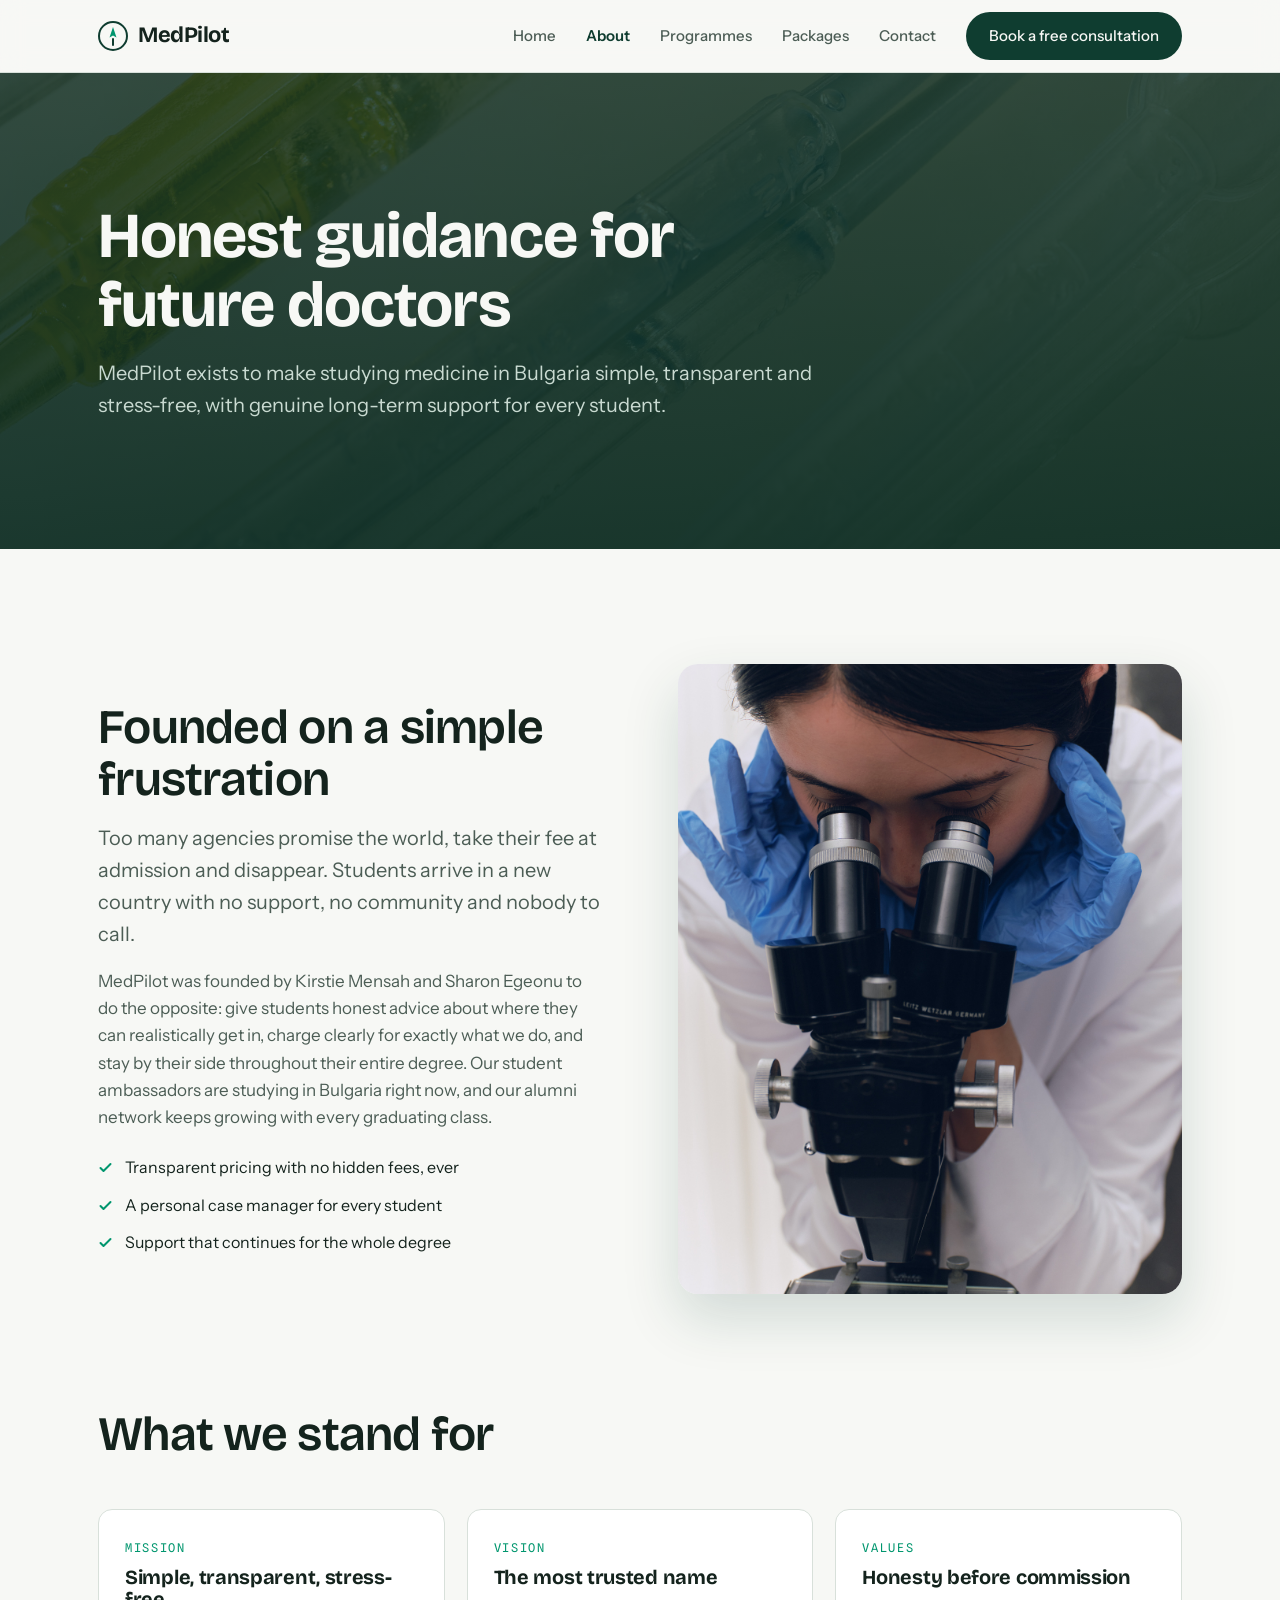
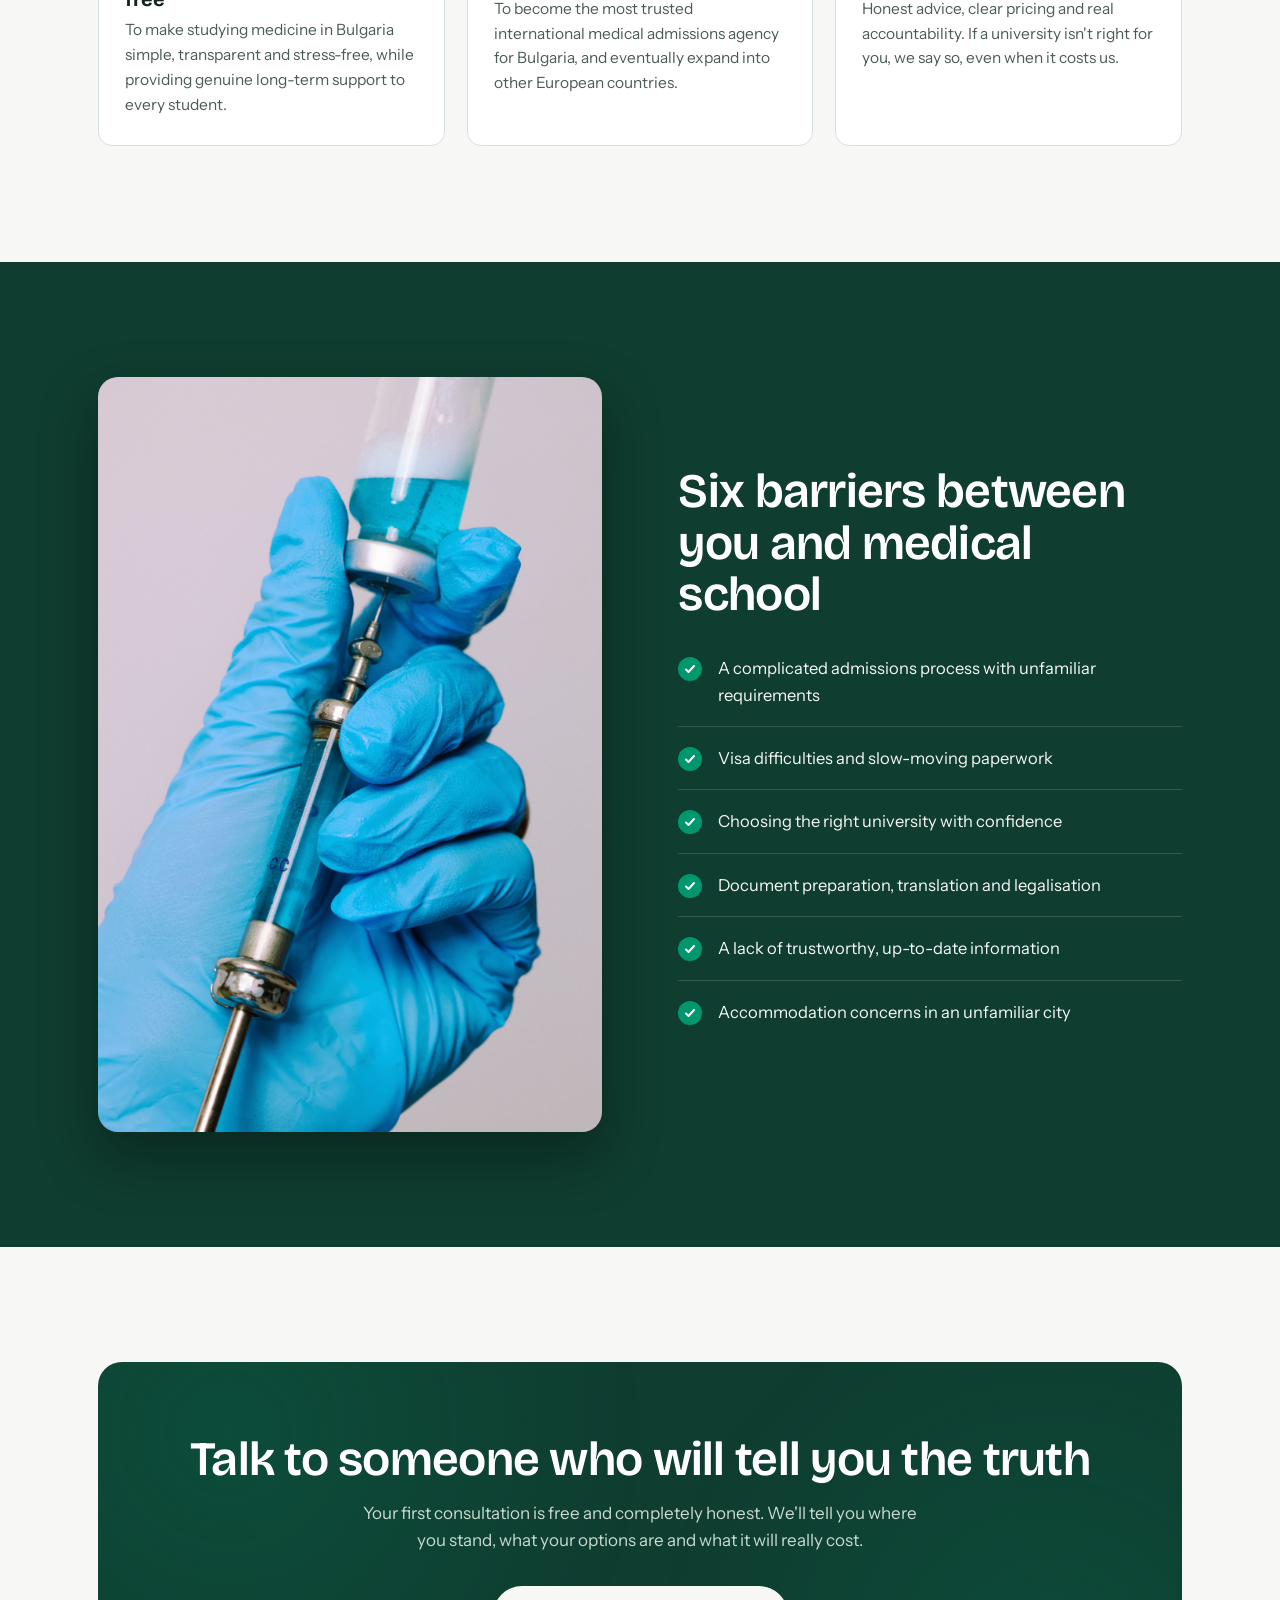
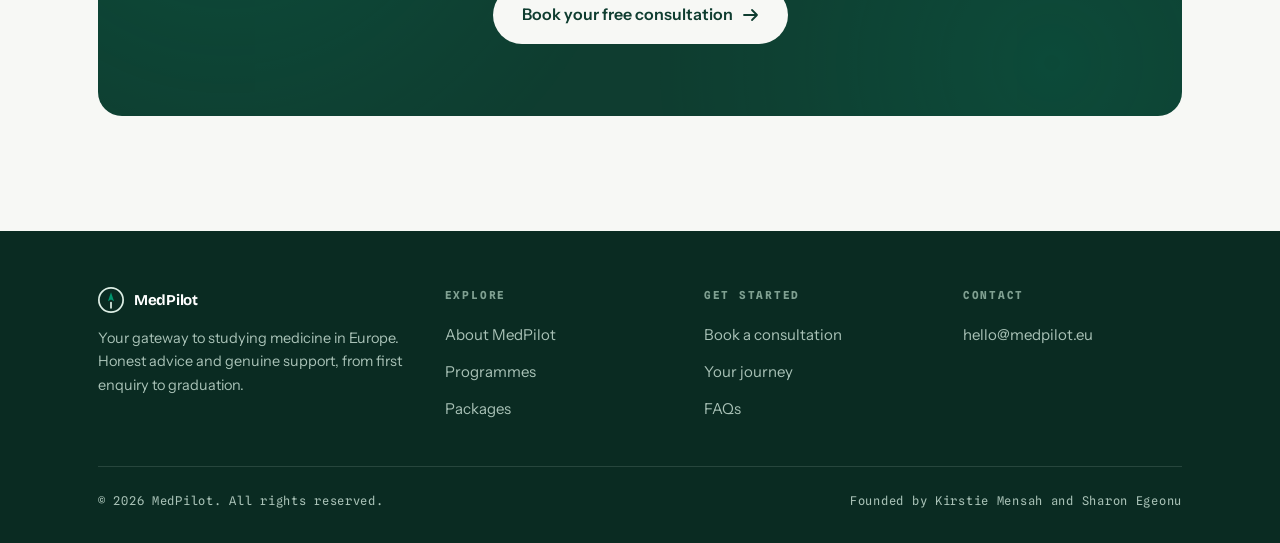
==== about.html @ a07e0085 "Initial MedPilot site Co-Authored-By: Claude Opus 5 (1M context) <noreply@anthropic.com>" ====
<!DOCTYPE html>
<html lang="en">
<head>
<meta charset="UTF-8">
<meta name="viewport" content="width=device-width, initial-scale=1.0">
<title>About MedPilot | Honest Medical Admissions Guidance</title>
<meta name="description" content="MedPilot's mission is to make studying medicine in Bulgaria simple, transparent and stress-free, with genuine long-term support for every student.">
<link rel="preconnect" href="https://fonts.googleapis.com">
<link rel="preconnect" href="https://fonts.gstatic.com" crossorigin>
<link href="https://fonts.googleapis.com/css2?family=Bricolage+Grotesque:opsz,wght@12..96,300..800&family=Instrument+Sans:ital,wght@0,400;0,500;0,600;1,400&family=Spline+Sans+Mono:wght@400;500&display=swap" rel="stylesheet">
<link rel="stylesheet" href="styles.css">
</head>
<body>

<header>
  <nav class="nav wrap" aria-label="Main">
    <a class="logo" href="index.html" aria-label="MedPilot home">
      <svg width="30" height="30" viewBox="0 0 30 30" fill="none" aria-hidden="true">
  <circle cx="15" cy="15" r="14" stroke="#0F3D30" stroke-width="2"/>
  <path d="M15 6 L18.5 16.5 L15 14.5 L11.5 16.5 Z" fill="#00966E"/>
  <path d="M15 24 v-6" stroke="#0F3D30" stroke-width="2" stroke-linecap="round"/>
</svg>
      MedPilot
    </a>
    <button class="menu-btn" aria-label="Toggle menu" aria-expanded="false" onclick="toggleMenu(this)">
      <span></span><span></span><span></span>
    </button>
    <ul class="nav-links" id="navLinks">
      <li><a href="index.html">Home</a></li>
      <li><a href="about.html" aria-current="page">About</a></li>
      <li><a href="programmes.html">Programmes</a></li>
      <li><a href="packages.html">Packages</a></li>
      <li><a href="contact.html">Contact</a></li>
      <li><a class="btn btn-primary nav-cta" href="contact.html">Book a free consultation</a></li>
    </ul>
  </nav>
</header>

<main>

  <section class="page-hero">
    <img class="bg" src="images/pipettes.jpg" alt="" width="1600" height="2400">
    <div class="veil" aria-hidden="true"></div>
    <div class="wrap">
      <h1>Honest guidance for future doctors</h1>
      <p class="lede">MedPilot exists to make studying medicine in Bulgaria simple, transparent and stress-free, with genuine long-term support for every student.</p>
    </div>
  </section>

  <section class="section">
    <div class="wrap split">
      <div>
        <h2>Founded on a simple frustration</h2>
        <p class="lede" style="margin-bottom:18px">Too many agencies promise the world, take their fee at admission and disappear. Students arrive in a new country with no support, no community and nobody to call.</p>
        <p style="color:var(--ink-soft)">MedPilot was founded by Kirstie Mensah and Sharon Egeonu to do the opposite: give students honest advice about where they can realistically get in, charge clearly for exactly what we do, and stay by their side throughout their entire degree. Our student ambassadors are studying in Bulgaria right now, and our alumni network keeps growing with every graduating class.</p>
        <ul class="checks">
          <li><svg width="15" height="15" viewBox="0 0 15 15" fill="none" aria-hidden="true"><path d="M2.5 8l3 3 7-7" stroke="#00966E" stroke-width="2" stroke-linecap="round" stroke-linejoin="round"/></svg>Transparent pricing with no hidden fees, ever</li>
          <li><svg width="15" height="15" viewBox="0 0 15 15" fill="none" aria-hidden="true"><path d="M2.5 8l3 3 7-7" stroke="#00966E" stroke-width="2" stroke-linecap="round" stroke-linejoin="round"/></svg>A personal case manager for every student</li>
          <li><svg width="15" height="15" viewBox="0 0 15 15" fill="none" aria-hidden="true"><path d="M2.5 8l3 3 7-7" stroke="#00966E" stroke-width="2" stroke-linecap="round" stroke-linejoin="round"/></svg>Support that continues for the whole degree</li>
        </ul>
      </div>
      <div class="split-photo reveal">
        <img src="images/microscope.jpg" alt="A student in a white lab coat working at a microscope" width="1280" height="1600">
      </div>
    </div>
  </section>

  <section class="section" style="padding-top:0">
    <div class="wrap">
      <h2>What we stand for</h2>
      <div class="values">
        <div class="value reveal">
          <p class="k">Mission</p>
          <h3>Simple, transparent, stress-free</h3>
          <p>To make studying medicine in Bulgaria simple, transparent and stress-free, while providing genuine long-term support to every student.</p>
        </div>
        <div class="value reveal">
          <p class="k">Vision</p>
          <h3>The most trusted name</h3>
          <p>To become the most trusted international medical admissions agency for Bulgaria, and eventually expand into other European countries.</p>
        </div>
        <div class="value reveal">
          <p class="k">Values</p>
          <h3>Honesty before commission</h3>
          <p>Honest advice, clear pricing and real accountability. If a university isn't right for you, we say so, even when it costs us.</p>
        </div>
      </div>
    </div>
  </section>

  <section class="section diff">
    <div class="wrap diff-grid">
      <div class="diff-photo reveal">
        <img src="images/syringe-vial.jpg" alt="A gloved hand drawing liquid from a vial into a vintage glass syringe" width="1280" height="1919">
      </div>
      <div>
        <h2>Six barriers between you and medical school</h2>
        <ul class="diff-list">
          <li><span class="tick"><svg width="12" height="12" viewBox="0 0 12 12" fill="none" aria-hidden="true"><path d="M2 6.5l2.5 2.5L10 3" stroke="#fff" stroke-width="2" stroke-linecap="round" stroke-linejoin="round"/></svg></span>A complicated admissions process with unfamiliar requirements</li>
          <li><span class="tick"><svg width="12" height="12" viewBox="0 0 12 12" fill="none" aria-hidden="true"><path d="M2 6.5l2.5 2.5L10 3" stroke="#fff" stroke-width="2" stroke-linecap="round" stroke-linejoin="round"/></svg></span>Visa difficulties and slow-moving paperwork</li>
          <li><span class="tick"><svg width="12" height="12" viewBox="0 0 12 12" fill="none" aria-hidden="true"><path d="M2 6.5l2.5 2.5L10 3" stroke="#fff" stroke-width="2" stroke-linecap="round" stroke-linejoin="round"/></svg></span>Choosing the right university with confidence</li>
          <li><span class="tick"><svg width="12" height="12" viewBox="0 0 12 12" fill="none" aria-hidden="true"><path d="M2 6.5l2.5 2.5L10 3" stroke="#fff" stroke-width="2" stroke-linecap="round" stroke-linejoin="round"/></svg></span>Document preparation, translation and legalisation</li>
          <li><span class="tick"><svg width="12" height="12" viewBox="0 0 12 12" fill="none" aria-hidden="true"><path d="M2 6.5l2.5 2.5L10 3" stroke="#fff" stroke-width="2" stroke-linecap="round" stroke-linejoin="round"/></svg></span>A lack of trustworthy, up-to-date information</li>
          <li><span class="tick"><svg width="12" height="12" viewBox="0 0 12 12" fill="none" aria-hidden="true"><path d="M2 6.5l2.5 2.5L10 3" stroke="#fff" stroke-width="2" stroke-linecap="round" stroke-linejoin="round"/></svg></span>Accommodation concerns in an unfamiliar city</li>
        </ul>
      </div>
    </div>
  </section>

  <section class="section" style="padding-bottom:0">
    <div class="wrap">
      <div class="cta-band reveal">
        <h2>Talk to someone who will tell you the truth</h2>
        <p>Your first consultation is free and completely honest. We'll tell you where you stand, what your options are and what it will really cost.</p>
        <a class="btn btn-primary" href="contact.html">Book your free consultation <svg class="plane" width="16" height="16" viewBox="0 0 16 16" fill="none" aria-hidden="true"><path d="M1 8h13M9 3l5 5-5 5" stroke="currentColor" stroke-width="1.8" stroke-linecap="round" stroke-linejoin="round"/></svg></a>
      </div>
    </div>
  </section>

</main>

<footer>
  <div class="wrap">
    <div class="foot-grid">
      <div class="foot-brand">
        <a class="logo" href="index.html">
          <svg width="26" height="26" viewBox="0 0 30 30" fill="none" aria-hidden="true">
  <circle cx="15" cy="15" r="14" stroke="#DCEDE4" stroke-width="2"/>
  <path d="M15 6 L18.5 16.5 L15 14.5 L11.5 16.5 Z" fill="#00966E"/>
  <path d="M15 24 v-6" stroke="#DCEDE4" stroke-width="2" stroke-linecap="round"/>
</svg>
          MedPilot
        </a>
        <p>Your gateway to studying medicine in Europe. Honest advice and genuine support, from first enquiry to graduation.</p>
      </div>
      <div>
        <h4>Explore</h4>
        <ul>
          <li><a href="about.html">About MedPilot</a></li>
          <li><a href="programmes.html">Programmes</a></li>
          <li><a href="packages.html">Packages</a></li>
        </ul>
      </div>
      <div>
        <h4>Get started</h4>
        <ul>
          <li><a href="contact.html">Book a consultation</a></li>
          <li><a href="packages.html#journey">Your journey</a></li>
          <li><a href="contact.html#faq">FAQs</a></li>
        </ul>
      </div>
      <div>
        <h4>Contact</h4>
        <ul>
          <li><a href="mailto:hello@medpilot.eu">hello@medpilot.eu</a></li>
        </ul>
      </div>
    </div>
    <div class="foot-base">
      <span>© 2026 MedPilot. All rights reserved.</span>
      <span>Founded by Kirstie Mensah and Sharon Egeonu</span>
    </div>
  </div>
</footer>

<script>
function toggleMenu(btn){
  const links = document.getElementById('navLinks');
  const open = links.classList.toggle('open');
  btn.setAttribute('aria-expanded', open);
}
const io = new IntersectionObserver(entries=>{
  entries.forEach(e=>{ if(e.isIntersecting){ e.target.classList.add('in'); io.unobserve(e.target);} });
},{threshold:.12});
document.querySelectorAll('.reveal').forEach(el=>io.observe(el));
</script>
</body>
</html>
---- styles.css ----
:root{
  --porcelain:#F7F8F5;
  --paper:#FFFFFF;
  --pine:#0F3D30;
  --pine-deep:#0A2B22;
  --bg-green:#00966E;
  --mint:#DCEDE4;
  --sand:#EDE8DC;
  --ink:#14231D;
  --ink-soft:#4C5D55;
  --line:#D8E0DA;
  --radius:14px;
  --display:'Bricolage Grotesque', system-ui, sans-serif;
  --body:'Instrument Sans', system-ui, sans-serif;
  --mono:'Spline Sans Mono', ui-monospace, monospace;
}
*{margin:0;padding:0;box-sizing:border-box}
html{scroll-behavior:smooth}
@media (prefers-reduced-motion:reduce){
  html{scroll-behavior:auto}
  *,*::before,*::after{animation-duration:.01ms!important;animation-iteration-count:1!important;transition-duration:.01ms!important}
}
body{
  font-family:var(--body);
  background:var(--porcelain);
  color:var(--ink);
  line-height:1.6;
  font-size:17px;
  -webkit-font-smoothing:antialiased;
}
a{color:inherit}
img{max-width:100%;display:block}
.wrap{max-width:1180px;margin:0 auto;padding:0 clamp(20px,4vw,48px)}
h1,h2,h3{font-family:var(--display);line-height:1.08;letter-spacing:-.015em}
h2{font-size:clamp(30px,4.2vw,48px);font-weight:600;margin-bottom:16px}
.section{padding:clamp(64px,9vw,120px) 0}
.lede{font-size:clamp(17px,1.6vw,20px);color:var(--ink-soft);max-width:56ch}
.btn{
  display:inline-flex;align-items:center;gap:10px;
  font-family:var(--body);font-weight:600;font-size:16px;
  padding:15px 28px;border-radius:999px;text-decoration:none;
  border:1.5px solid transparent;
  transition:transform .18s ease, box-shadow .18s ease, background .18s ease;
  cursor:pointer;
}
.btn:focus-visible{outline:3px solid var(--bg-green);outline-offset:3px}
.btn-primary{background:var(--pine);color:var(--porcelain)}
.btn-primary:hover{background:var(--pine-deep);transform:translateY(-2px);box-shadow:0 10px 24px rgba(15,61,48,.22)}
.btn-ghost{border-color:var(--pine);color:var(--pine);background:transparent}
.btn-ghost:hover{background:var(--mint)}
.btn .plane{transition:transform .18s ease}
.btn:hover .plane{transform:translateX(4px)}

/* ---------- NAV ---------- */
header{
  position:sticky;top:0;z-index:50;
  background:rgba(247,248,245,.88);
  backdrop-filter:blur(12px);
  border-bottom:1px solid var(--line);
}
.nav{display:flex;align-items:center;justify-content:space-between;height:72px}
.logo{display:flex;align-items:center;gap:10px;text-decoration:none;font-family:var(--display);font-weight:700;font-size:22px;letter-spacing:-.02em}
.logo svg{flex:none}
.nav-links{display:flex;gap:30px;list-style:none;align-items:center}
.nav-links a{text-decoration:none;font-size:15px;font-weight:500;color:var(--ink-soft);transition:color .15s}
.nav-links a:hover{color:var(--pine)}
.nav-links a[aria-current="page"]{color:var(--pine);font-weight:600}
.nav-cta{font-size:15px;padding:11px 22px;color:var(--porcelain)!important}
.menu-btn{display:none;background:none;border:none;cursor:pointer;padding:8px}
.menu-btn span{display:block;width:22px;height:2px;background:var(--pine);margin:5px 0;border-radius:2px;transition:.2s}
@media(max-width:960px){
  .nav-links{
    position:fixed;inset:72px 0 auto 0;background:var(--porcelain);
    flex-direction:column;align-items:flex-start;
    padding:24px clamp(20px,4vw,48px) 32px;gap:20px;
    border-bottom:1px solid var(--line);
    transform:translateY(-130%);transition:transform .25s ease;
  }
  .nav-links.open{transform:translateY(0)}
  .menu-btn{display:block}
}

/* ---------- HOME HERO ---------- */
.hero{position:relative;overflow:hidden;padding:clamp(64px,8vw,110px) 0}
.hero-grid{display:grid;grid-template-columns:1.05fr .95fr;gap:clamp(32px,6vw,72px);align-items:center}
.hero h1{font-size:clamp(40px,5.8vw,70px);font-weight:700;margin-bottom:24px}
.hero h1 em{font-style:normal;color:var(--bg-green);position:relative;white-space:nowrap}
.hero h1 em::after{content:'';position:absolute;left:0;right:0;bottom:.04em;height:.12em;background:var(--mint);z-index:-1;border-radius:3px}
.hero .lede{margin-bottom:36px}
.hero-actions{display:flex;gap:16px;flex-wrap:wrap;margin-bottom:40px}
.hero-note{font-family:var(--mono);font-size:13px;color:var(--ink-soft)}
.hero-note strong{color:var(--pine)}

.hero-photo{position:relative;justify-self:end;width:100%;max-width:480px}
.hero-photo img{
  border-radius:20px;width:100%;height:auto;
  box-shadow:0 30px 70px rgba(15,61,48,.22);
}
.hero-photo .photo-tag{
  position:absolute;left:-18px;bottom:26px;
  background:var(--paper);border:1px solid var(--line);border-radius:12px;
  padding:14px 18px;box-shadow:0 12px 30px rgba(15,61,48,.16);
  display:flex;align-items:center;gap:12px;max-width:280px;
}
.hero-photo .photo-tag .dot{width:10px;height:10px;border-radius:50%;background:var(--bg-green);flex:none;margin-top:2px}
.hero-photo .photo-tag p{font-size:13.5px;line-height:1.45;color:var(--ink-soft)}
.hero-photo .photo-tag strong{color:var(--ink);display:block;font-size:14px}
@media(max-width:900px){
  .hero-grid{grid-template-columns:1fr}
  .hero-photo{justify-self:center}
  .hero-photo .photo-tag{left:12px}
}

/* trust strip */
.strip{background:var(--pine);color:var(--porcelain);padding:22px 0}
.strip .wrap{display:flex;flex-wrap:wrap;gap:14px 40px;justify-content:center}
.strip span{font-family:var(--mono);font-size:13px;letter-spacing:.06em;display:flex;align-items:center;gap:9px;opacity:.92}
.strip svg{flex:none}

/* ---------- PAGE HERO (inner pages) ---------- */
.page-hero{position:relative;color:var(--porcelain);overflow:hidden;background:var(--pine-deep)}
.page-hero .bg{position:absolute;inset:0;width:100%;height:100%;object-fit:cover;opacity:.42}
.page-hero .veil{position:absolute;inset:0;background:linear-gradient(180deg,rgba(10,43,34,.55),rgba(10,43,34,.82))}
.page-hero .wrap{position:relative;padding-top:clamp(72px,10vw,130px);padding-bottom:clamp(72px,10vw,130px)}
.page-hero h1{font-size:clamp(38px,5.4vw,64px);font-weight:700;margin-bottom:18px;max-width:16ch}
.page-hero .lede{color:#C9DAD1}

/* ---------- CARDS & GRIDS ---------- */
.why-grid{display:grid;grid-template-columns:repeat(3,1fr);gap:22px;margin-top:48px}
.why-card{
  background:var(--paper);border:1px solid var(--line);border-radius:var(--radius);
  padding:30px 26px;transition:transform .18s ease, box-shadow .18s ease;
}
.why-card:hover{transform:translateY(-4px);box-shadow:0 14px 34px rgba(15,61,48,.1)}
.why-card .ico{width:46px;height:46px;border-radius:12px;background:var(--mint);display:grid;place-items:center;margin-bottom:18px}
.why-card h3{font-size:20px;font-weight:600;margin-bottom:10px}
.why-card p{color:var(--ink-soft);font-size:15.5px}
@media(max-width:880px){.why-grid{grid-template-columns:1fr 1fr}}
@media(max-width:600px){.why-grid{grid-template-columns:1fr}}

/* split section with photo */
.split{display:grid;grid-template-columns:1fr 1fr;gap:clamp(32px,6vw,80px);align-items:center}
.split.reverse{direction:rtl}
.split.reverse>*{direction:ltr}
.split-photo img{border-radius:20px;width:100%;height:auto;box-shadow:0 24px 56px rgba(15,61,48,.16)}

.split ul.checks{list-style:none;display:grid;gap:12px;margin-top:24px}
.split ul.checks li{display:flex;gap:12px;align-items:flex-start;font-size:16px}
.split ul.checks svg{flex:none;margin-top:5px}
@media(max-width:880px){.split{grid-template-columns:1fr}.split.reverse{direction:ltr}}

/* dark band */
.diff{background:var(--pine);color:var(--porcelain)}
.diff h2{color:#fff}
.diff .lede{color:#C9DAD1}
.diff-grid{display:grid;grid-template-columns:1fr 1fr;gap:clamp(32px,6vw,80px);align-items:center}
.diff-list{list-style:none;display:grid;margin-top:8px}
.diff-list li{display:flex;gap:16px;align-items:flex-start;padding:18px 0;border-bottom:1px solid rgba(220,237,228,.16);font-size:16.5px}
.diff-list li:last-child{border-bottom:none}
.diff-list .tick{flex:none;width:24px;height:24px;border-radius:50%;background:var(--bg-green);display:grid;place-items:center;margin-top:2px}
.diff-photo img{border-radius:20px;width:100%;height:auto;box-shadow:0 24px 56px rgba(0,0,0,.35)}
@media(max-width:880px){.diff-grid{grid-template-columns:1fr}}

/* ---------- JOURNEY ---------- */
.journey-head{max-width:640px;margin-bottom:64px}
.route{position:relative;list-style:none;counter-reset:leg}
.route::before{content:'';position:absolute;left:27px;top:12px;bottom:12px;border-left:2px dashed var(--bg-green)}
.leg{position:relative;display:grid;grid-template-columns:56px 1fr;gap:22px;padding:0 0 40px}
.leg:last-child{padding-bottom:0}
.leg-marker{
  width:56px;height:56px;border-radius:50%;
  background:var(--paper);border:2px solid var(--bg-green);
  display:grid;place-items:center;position:relative;z-index:1;
  font-family:var(--mono);font-size:13px;font-weight:500;color:var(--pine);
}
.leg:last-child .leg-marker{background:var(--pine);border-color:var(--pine);color:var(--porcelain)}
.leg-body h3{font-size:19px;font-weight:600;margin-bottom:4px;padding-top:6px}
.leg-body p{color:var(--ink-soft);font-size:15.5px;max-width:52ch}
.leg-tag{font-family:var(--mono);font-size:11px;letter-spacing:.12em;text-transform:uppercase;color:var(--bg-green)}
.journey-cols{display:grid;grid-template-columns:1fr 1fr;gap:clamp(24px,5vw,64px)}
@media(max-width:820px){.journey-cols{grid-template-columns:1fr}.journey-cols .route:first-child .leg:last-child{padding-bottom:40px}}

/* ---------- FARES ---------- */
.fares{display:grid;grid-template-columns:repeat(3,1fr);gap:24px;margin-top:56px;align-items:stretch}
.fare{
  background:var(--paper);border:1px solid var(--line);border-radius:18px;
  overflow:hidden;display:flex;flex-direction:column;
  transition:transform .18s ease, box-shadow .18s ease;
}
.fare:hover{transform:translateY(-5px);box-shadow:0 18px 44px rgba(15,61,48,.12)}
.fare-top{padding:26px 26px 20px;border-bottom:2px dashed var(--line);position:relative}
.fare-top::before,.fare-top::after{
  content:'';position:absolute;bottom:-9px;width:18px;height:18px;border-radius:50%;
  background:var(--porcelain);border:1px solid var(--line);
}
.fare-top::before{left:-10px}
.fare-top::after{right:-10px}
.fare-class{font-family:var(--mono);font-size:11px;letter-spacing:.16em;text-transform:uppercase;color:var(--ink-soft)}
.fare h3{font-family:var(--display);font-size:26px;font-weight:700;margin-top:8px}
.fare-sub{font-size:14.5px;color:var(--ink-soft);margin-top:6px}
.fare-body{padding:22px 26px 28px;display:flex;flex-direction:column;flex:1}
.fare ul{list-style:none;display:grid;gap:12px;margin-bottom:26px}
.fare li{display:flex;gap:11px;font-size:15.5px;align-items:flex-start}
.fare li svg{flex:none;margin-top:4px}
.fare .btn{margin-top:auto;justify-content:center}
.fare-featured{border:2px solid var(--pine);position:relative}
.fare-featured .fare-top{background:var(--mint)}
.fare-badge{
  position:absolute;top:18px;right:18px;background:var(--pine);color:var(--porcelain);
  font-family:var(--mono);font-size:10px;letter-spacing:.14em;text-transform:uppercase;
  padding:6px 12px;border-radius:999px;
}
.fare-free{
  margin-top:26px;background:var(--sand);border-radius:var(--radius);
  padding:24px 28px;display:flex;flex-wrap:wrap;gap:12px 28px;align-items:center;justify-content:center;font-size:15px;
}
.fare-free strong{font-family:var(--mono);font-size:12px;letter-spacing:.14em;text-transform:uppercase;color:var(--pine)}
.fare-free span{color:var(--ink-soft)}
@media(max-width:880px){.fares{grid-template-columns:1fr}}

/* ---------- PROGRAMMES ---------- */
.prog-grid{display:grid;grid-template-columns:1fr 1fr;gap:24px;margin-top:56px}
.prog-card{
  background:var(--paper);border:1px solid var(--line);border-radius:18px;overflow:hidden;
  display:flex;flex-direction:column;
  transition:transform .18s ease, box-shadow .18s ease;
}
.prog-card:hover{transform:translateY(-4px);box-shadow:0 18px 44px rgba(15,61,48,.12)}
.prog-card img{width:100%;height:auto}
.prog-card .prog-body{padding:26px 28px 30px;display:flex;flex-direction:column;flex:1}
.prog-meta{display:flex;gap:18px;font-family:var(--mono);font-size:12px;letter-spacing:.08em;color:var(--bg-green);margin-bottom:12px;text-transform:uppercase}
.prog-card h3{font-size:24px;font-weight:700;margin-bottom:10px}
.prog-card p{color:var(--ink-soft);font-size:15.5px}
@media(max-width:820px){.prog-grid{grid-template-columns:1fr}}

/* stat band */
.stats{display:grid;grid-template-columns:repeat(4,1fr);gap:20px;margin-top:52px}
.stat{background:var(--paper);border:1px solid var(--line);border-radius:var(--radius);padding:24px;text-align:center}
.stat .n{font-family:var(--display);font-weight:700;font-size:clamp(28px,3vw,38px);color:var(--pine)}
.stat .l{font-family:var(--mono);font-size:11.5px;letter-spacing:.1em;text-transform:uppercase;color:var(--ink-soft);margin-top:6px}
@media(max-width:820px){.stats{grid-template-columns:1fr 1fr}}

/* ---------- WHO ---------- */
.who{background:var(--mint)}
.who-grid{display:grid;grid-template-columns:repeat(3,1fr);gap:20px;margin-top:44px}
.who-card{background:var(--paper);border-radius:var(--radius);padding:24px;border:1px solid rgba(15,61,48,.08)}
.who-card .k{font-family:var(--mono);font-size:11px;letter-spacing:.14em;text-transform:uppercase;color:var(--bg-green);margin-bottom:10px}
.who-card p{font-size:15.5px;color:var(--ink-soft)}
.who-card h3{font-size:18px;margin-bottom:6px}
@media(max-width:820px){.who-grid{grid-template-columns:1fr}}

/* values */
.values{display:grid;grid-template-columns:repeat(3,1fr);gap:22px;margin-top:48px}
.value{background:var(--paper);border:1px solid var(--line);border-radius:var(--radius);padding:28px 26px}
.value .k{font-family:var(--mono);font-size:12px;letter-spacing:.14em;text-transform:uppercase;color:var(--bg-green)}
.value h3{font-size:20px;margin:10px 0 8px}
.value p{color:var(--ink-soft);font-size:15.5px}
@media(max-width:820px){.values{grid-template-columns:1fr}}

/* ---------- FORM ---------- */
.contact-grid{display:grid;grid-template-columns:1fr 1.1fr;gap:clamp(32px,6vw,72px);align-items:start}
.form-card{background:var(--paper);border:1px solid var(--line);border-radius:20px;padding:clamp(26px,4vw,40px);box-shadow:0 20px 50px rgba(15,61,48,.08)}
.field{margin-bottom:20px}
.field label{display:block;font-weight:600;font-size:14.5px;margin-bottom:8px}
.field input,.field select,.field textarea{
  width:100%;padding:13px 16px;border:1.5px solid var(--line);border-radius:10px;
  font-family:var(--body);font-size:15.5px;background:var(--porcelain);color:var(--ink);
  transition:border-color .15s;
}
.field input:focus,.field select:focus,.field textarea:focus{outline:none;border-color:var(--bg-green)}
.field textarea{min-height:120px;resize:vertical}
.field-row{display:grid;grid-template-columns:1fr 1fr;gap:16px}
.form-note{font-size:13.5px;color:var(--ink-soft);margin-top:16px}
.contact-info{display:grid;gap:18px;margin-top:28px}
.contact-info .row{display:flex;gap:14px;align-items:flex-start}
.contact-info .row .ico{width:42px;height:42px;border-radius:12px;background:var(--mint);display:grid;place-items:center;flex:none}
.contact-info .row .k{font-family:var(--mono);font-size:11px;letter-spacing:.12em;text-transform:uppercase;color:var(--ink-soft)}
.contact-info .row .v{font-weight:600}
@media(max-width:880px){.contact-grid{grid-template-columns:1fr}.field-row{grid-template-columns:1fr}}

/* FAQ */
.faq{margin-top:52px;display:grid;gap:14px;max-width:820px}
.faq details{background:var(--paper);border:1px solid var(--line);border-radius:var(--radius);padding:20px 24px}
.faq summary{font-weight:600;cursor:pointer;font-size:16.5px;list-style:none;display:flex;justify-content:space-between;align-items:center;gap:16px}
.faq summary::-webkit-details-marker{display:none}
.faq summary::after{content:'+';font-family:var(--display);font-size:22px;color:var(--bg-green);transition:transform .2s}
.faq details[open] summary::after{transform:rotate(45deg)}
.faq details p{margin-top:12px;color:var(--ink-soft);font-size:15.5px}

/* ---------- CTA ---------- */
.cta-band{
  background:var(--pine);color:var(--porcelain);
  border-radius:24px;padding:clamp(44px,6vw,72px);
  position:relative;overflow:hidden;text-align:center;
}
.cta-band::before{
  content:'';position:absolute;inset:0;opacity:.5;pointer-events:none;
  background:
    radial-gradient(circle at 12% 20%, rgba(0,150,110,.35), transparent 42%),
    radial-gradient(circle at 88% 85%, rgba(0,150,110,.3), transparent 40%);
}
.cta-band>*{position:relative}
.cta-band h2{color:#fff;margin-bottom:14px}
.cta-band p{color:#C9DAD1;max-width:52ch;margin:0 auto 32px}
.cta-band .btn-primary{background:var(--porcelain);color:var(--pine)}
.cta-band .btn-primary:hover{background:#fff;box-shadow:0 10px 24px rgba(0,0,0,.25)}

/* ---------- FOOTER ---------- */
footer{background:var(--pine-deep);color:#A9C2B7;padding:56px 0 32px;margin-top:clamp(64px,9vw,120px)}
.foot-grid{display:grid;grid-template-columns:1.4fr 1fr 1fr 1fr;gap:40px;margin-bottom:44px}
.foot-grid h4{font-family:var(--mono);font-size:11px;letter-spacing:.16em;text-transform:uppercase;color:#7FA091;margin-bottom:16px}
.foot-grid ul{list-style:none;display:grid;gap:10px}
.foot-grid a{text-decoration:none;font-size:15px;transition:color .15s}
.foot-grid a:hover{color:#fff}
.foot-brand .logo{color:#fff;margin-bottom:14px}
.foot-brand p{font-size:14.5px;max-width:36ch}
.foot-base{border-top:1px solid rgba(169,194,183,.18);padding-top:24px;display:flex;justify-content:space-between;flex-wrap:wrap;gap:12px;font-family:var(--mono);font-size:12px;letter-spacing:.06em}
@media(max-width:820px){.foot-grid{grid-template-columns:1fr 1fr}}
@media(max-width:560px){.foot-grid{grid-template-columns:1fr}}

/* reveal on scroll */
.reveal{opacity:0;transform:translateY(22px);transition:opacity .6s ease, transform .6s ease}
.reveal.in{opacity:1;transform:none}
@media (prefers-reduced-motion:reduce){.reveal{opacity:1;transform:none}}

/* ---------- UNIVERSITIES ---------- */
.uni-grid{display:grid;grid-template-columns:1fr 1fr;gap:18px;margin-top:48px}
.uni-card{
  background:var(--paper);border:1px solid var(--line);border-radius:var(--radius);
  padding:22px 24px;display:flex;gap:16px;align-items:flex-start;
}
.uni-card .pin{
  flex:none;width:40px;height:40px;border-radius:12px;background:var(--mint);
  display:grid;place-items:center;
}
.uni-card h3{font-size:17.5px;font-weight:600;margin-bottom:3px}
.uni-card .city{font-family:var(--mono);font-size:11px;letter-spacing:.12em;text-transform:uppercase;color:var(--bg-green);margin-bottom:6px}
.uni-card p{font-size:14.5px;color:var(--ink-soft)}
@media(max-width:820px){.uni-grid{grid-template-columns:1fr}}

/* ---------- DESTINATIONS ---------- */
.dest{background:var(--sand);padding:clamp(48px,7vw,80px) 0}
.dest-chips{display:flex;flex-wrap:wrap;gap:12px;margin-top:32px}
.chip{
  display:inline-flex;align-items:center;gap:9px;
  background:var(--paper);border:1px solid var(--line);border-radius:999px;
  padding:10px 18px;font-size:15px;font-weight:500;
}
.chip.live{border-color:var(--bg-green);box-shadow:0 4px 14px rgba(0,150,110,.14)}
.chip.live::after{
  content:'Now open';font-family:var(--mono);font-size:10px;letter-spacing:.1em;text-transform:uppercase;
  background:var(--bg-green);color:#fff;padding:3px 9px;border-radius:999px;
}
.chip.soon{color:var(--ink-soft)}
.chip.soon::after{
  content:'Coming soon';font-family:var(--mono);font-size:10px;letter-spacing:.1em;text-transform:uppercase;
  background:var(--mint);color:var(--pine);padding:3px 9px;border-radius:999px;
}
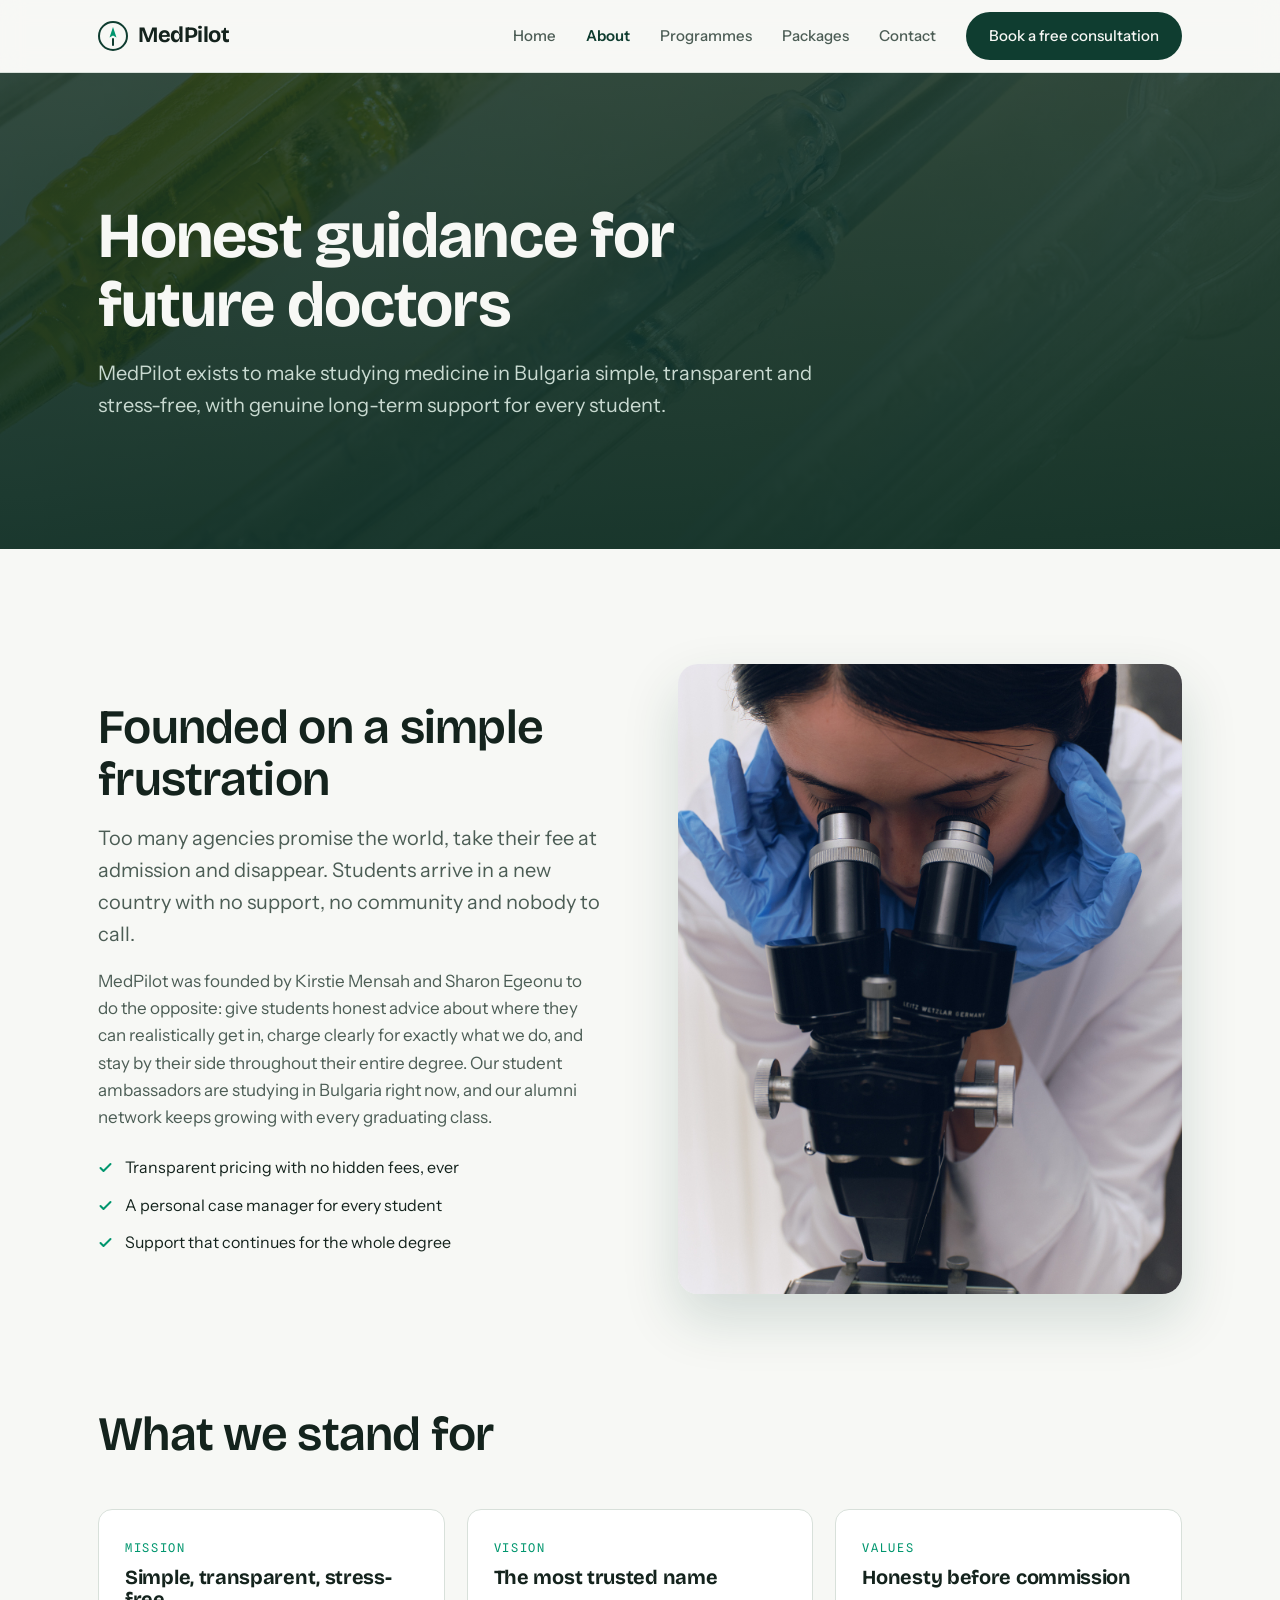
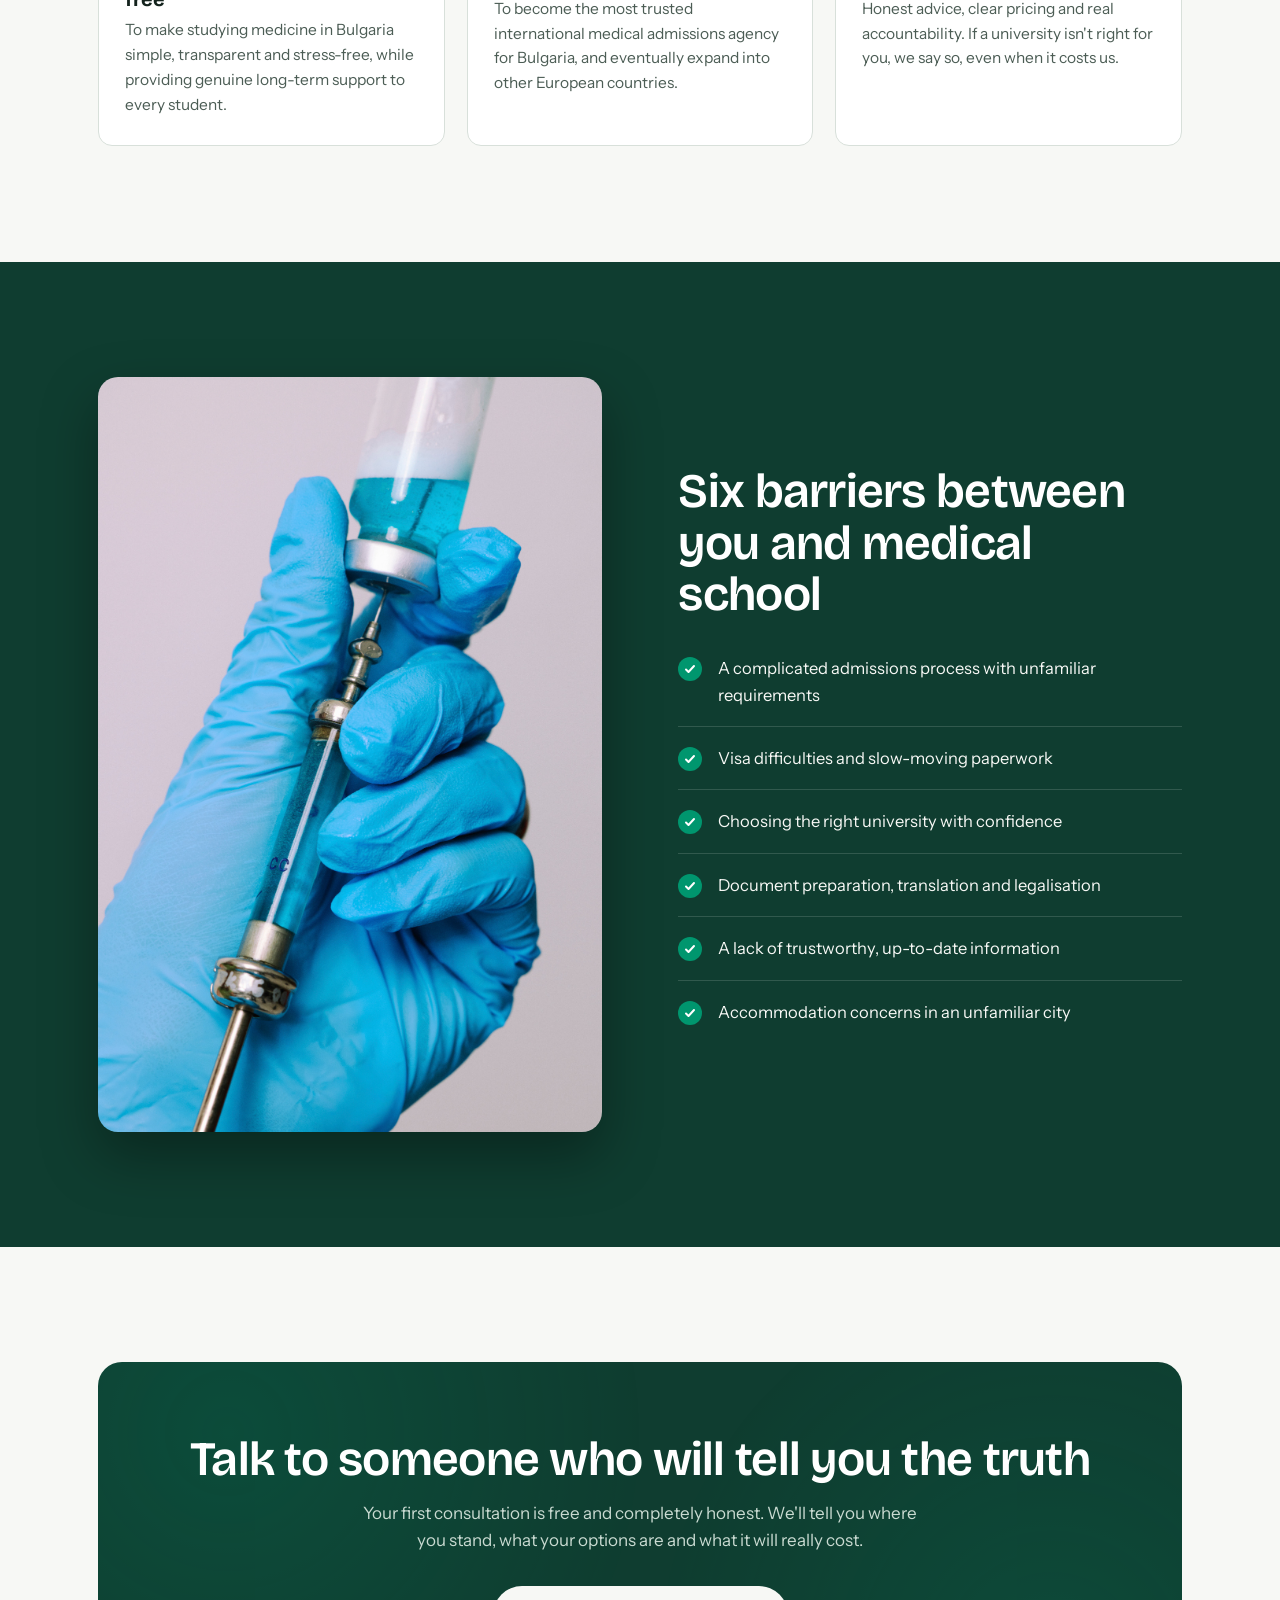
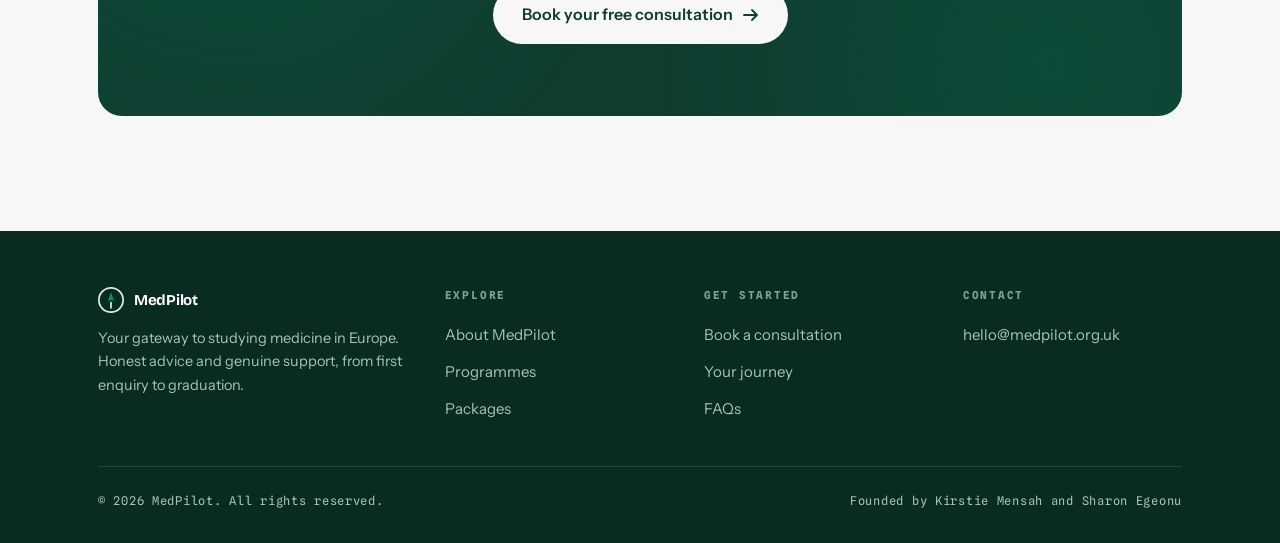
==== commit af1afbf3: "Switch contact email to medpilot.org.uk and add SEO essentials Canonical URLs, Open Graph and Twitte" ====
--- a/about.html
+++ b/about.html
@@ -5,6 +5,83 @@
 <meta name="viewport" content="width=device-width, initial-scale=1.0">
 <title>About MedPilot | Honest Medical Admissions Guidance</title>
 <meta name="description" content="MedPilot's mission is to make studying medicine in Bulgaria simple, transparent and stress-free, with genuine long-term support for every student.">
+<link rel="canonical" href="https://medpilot.org.uk/about.html">
+<meta name="robots" content="index, follow, max-image-preview:large">
+<meta name="theme-color" content="#0F3D30">
+<link rel="icon" href="favicon.svg" type="image/svg+xml">
+<link rel="icon" href="favicon-32.png" sizes="32x32" type="image/png">
+<link rel="apple-touch-icon" href="apple-touch-icon.png">
+<link rel="manifest" href="site.webmanifest">
+<meta property="og:type" content="website">
+<meta property="og:site_name" content="MedPilot">
+<meta property="og:locale" content="en_GB">
+<meta property="og:url" content="https://medpilot.org.uk/about.html">
+<meta property="og:title" content="About MedPilot | Honest Medical Admissions Guidance">
+<meta property="og:description" content="MedPilot&#x27;s mission is to make studying medicine in Bulgaria simple, transparent and stress-free, with genuine long-term support for every student.">
+<meta property="og:image" content="https://medpilot.org.uk/images/og-image.jpg">
+<meta property="og:image:width" content="1200">
+<meta property="og:image:height" content="630">
+<meta property="og:image:alt" content="MedPilot: your gateway to studying medicine in Europe">
+<meta name="twitter:card" content="summary_large_image">
+<meta name="twitter:title" content="About MedPilot | Honest Medical Admissions Guidance">
+<meta name="twitter:description" content="MedPilot&#x27;s mission is to make studying medicine in Bulgaria simple, transparent and stress-free, with genuine long-term support for every student.">
+<meta name="twitter:image" content="https://medpilot.org.uk/images/og-image.jpg">
+<meta name="twitter:image:alt" content="MedPilot: your gateway to studying medicine in Europe">
+<script type="application/ld+json">
+{
+  "@context": "https://schema.org",
+  "@graph": [
+    {
+      "@type": "EducationalOrganization",
+      "@id": "https://medpilot.org.uk/#organization",
+      "name": "MedPilot",
+      "url": "https://medpilot.org.uk/",
+      "logo": "https://medpilot.org.uk/apple-touch-icon.png",
+      "image": "https://medpilot.org.uk/images/og-image.jpg",
+      "email": "hello@medpilot.org.uk",
+      "description": "MedPilot helps international students gain admission into accredited medical, dental, pharmacy and veterinary schools in Bulgaria.",
+      "founder": [
+        {
+          "@type": "Person",
+          "name": "Kirstie Mensah"
+        },
+        {
+          "@type": "Person",
+          "name": "Sharon Egeonu"
+        }
+      ],
+      "areaServed": [
+        "United Kingdom",
+        "Ireland",
+        "Canada"
+      ],
+      "contactPoint": {
+        "@type": "ContactPoint",
+        "contactType": "customer service",
+        "email": "hello@medpilot.org.uk",
+        "availableLanguage": "English"
+      }
+    },
+    {
+      "@type": "BreadcrumbList",
+      "itemListElement": [
+        {
+          "@type": "ListItem",
+          "position": 1,
+          "name": "Home",
+          "item": "https://medpilot.org.uk/"
+        },
+        {
+          "@type": "ListItem",
+          "position": 2,
+          "name": "About",
+          "item": "https://medpilot.org.uk/about.html"
+        }
+      ]
+    }
+  ]
+}
+</script>
 <link rel="preconnect" href="https://fonts.googleapis.com">
 <link rel="preconnect" href="https://fonts.gstatic.com" crossorigin>
 <link href="https://fonts.googleapis.com/css2?family=Bricolage+Grotesque:opsz,wght@12..96,300..800&family=Instrument+Sans:ital,wght@0,400;0,500;0,600;1,400&family=Spline+Sans+Mono:wght@400;500&display=swap" rel="stylesheet">
@@ -31,7 +108,7 @@
       <li><a href="programmes.html">Programmes</a></li>
       <li><a href="packages.html">Packages</a></li>
       <li><a href="contact.html">Contact</a></li>
-      <li><a class="btn btn-primary nav-cta" href="contact.html">Book a free consultation</a></li>
+      <li><a class="btn btn-primary nav-cta" href="contact.html#book">Book a free consultation</a></li>
     </ul>
   </nav>
 </header>
@@ -60,7 +137,7 @@
         </ul>
       </div>
       <div class="split-photo reveal">
-        <img src="images/microscope.jpg" alt="A student in a white lab coat working at a microscope" width="1280" height="1600">
+        <img loading="lazy" decoding="async" src="images/microscope.jpg" alt="A student in a white lab coat working at a microscope" width="1280" height="1600">
       </div>
     </div>
   </section>
@@ -91,7 +168,7 @@
   <section class="section diff">
     <div class="wrap diff-grid">
       <div class="diff-photo reveal">
-        <img src="images/syringe-vial.jpg" alt="A gloved hand drawing liquid from a vial into a vintage glass syringe" width="1280" height="1919">
+        <img loading="lazy" decoding="async" src="images/syringe-vial.jpg" alt="A gloved hand drawing liquid from a vial into a vintage glass syringe" width="1280" height="1919">
       </div>
       <div>
         <h2>Six barriers between you and medical school</h2>
@@ -112,7 +189,7 @@
       <div class="cta-band reveal">
         <h2>Talk to someone who will tell you the truth</h2>
         <p>Your first consultation is free and completely honest. We'll tell you where you stand, what your options are and what it will really cost.</p>
-        <a class="btn btn-primary" href="contact.html">Book your free consultation <svg class="plane" width="16" height="16" viewBox="0 0 16 16" fill="none" aria-hidden="true"><path d="M1 8h13M9 3l5 5-5 5" stroke="currentColor" stroke-width="1.8" stroke-linecap="round" stroke-linejoin="round"/></svg></a>
+        <a class="btn btn-primary" href="contact.html#book">Book your free consultation <svg class="plane" width="16" height="16" viewBox="0 0 16 16" fill="none" aria-hidden="true"><path d="M1 8h13M9 3l5 5-5 5" stroke="currentColor" stroke-width="1.8" stroke-linecap="round" stroke-linejoin="round"/></svg></a>
       </div>
     </div>
   </section>
@@ -144,7 +221,7 @@
       <div>
         <h4>Get started</h4>
         <ul>
-          <li><a href="contact.html">Book a consultation</a></li>
+          <li><a href="contact.html#book">Book a consultation</a></li>
           <li><a href="packages.html#journey">Your journey</a></li>
           <li><a href="contact.html#faq">FAQs</a></li>
         </ul>
@@ -152,7 +229,7 @@
       <div>
         <h4>Contact</h4>
         <ul>
-          <li><a href="mailto:hello@medpilot.eu">hello@medpilot.eu</a></li>
+          <li><a href="mailto:hello@medpilot.org.uk">hello@medpilot.org.uk</a></li>
         </ul>
       </div>
     </div>
--- a/styles.css
+++ b/styles.css
@@ -259,6 +259,8 @@
 
 /* ---------- FORM ---------- */
 .contact-grid{display:grid;grid-template-columns:1fr 1.1fr;gap:clamp(32px,6vw,72px);align-items:start}
+.booking-card{margin-top:28px;background:var(--paper);border:1px solid var(--line);border-radius:20px;overflow:hidden;box-shadow:0 20px 50px rgba(15,61,48,.08)}
+.booking-card .calendly-inline-widget{min-width:0!important}
 .form-card{background:var(--paper);border:1px solid var(--line);border-radius:20px;padding:clamp(26px,4vw,40px);box-shadow:0 20px 50px rgba(15,61,48,.08)}
 .field{margin-bottom:20px}
 .field label{display:block;font-weight:600;font-size:14.5px;margin-bottom:8px}
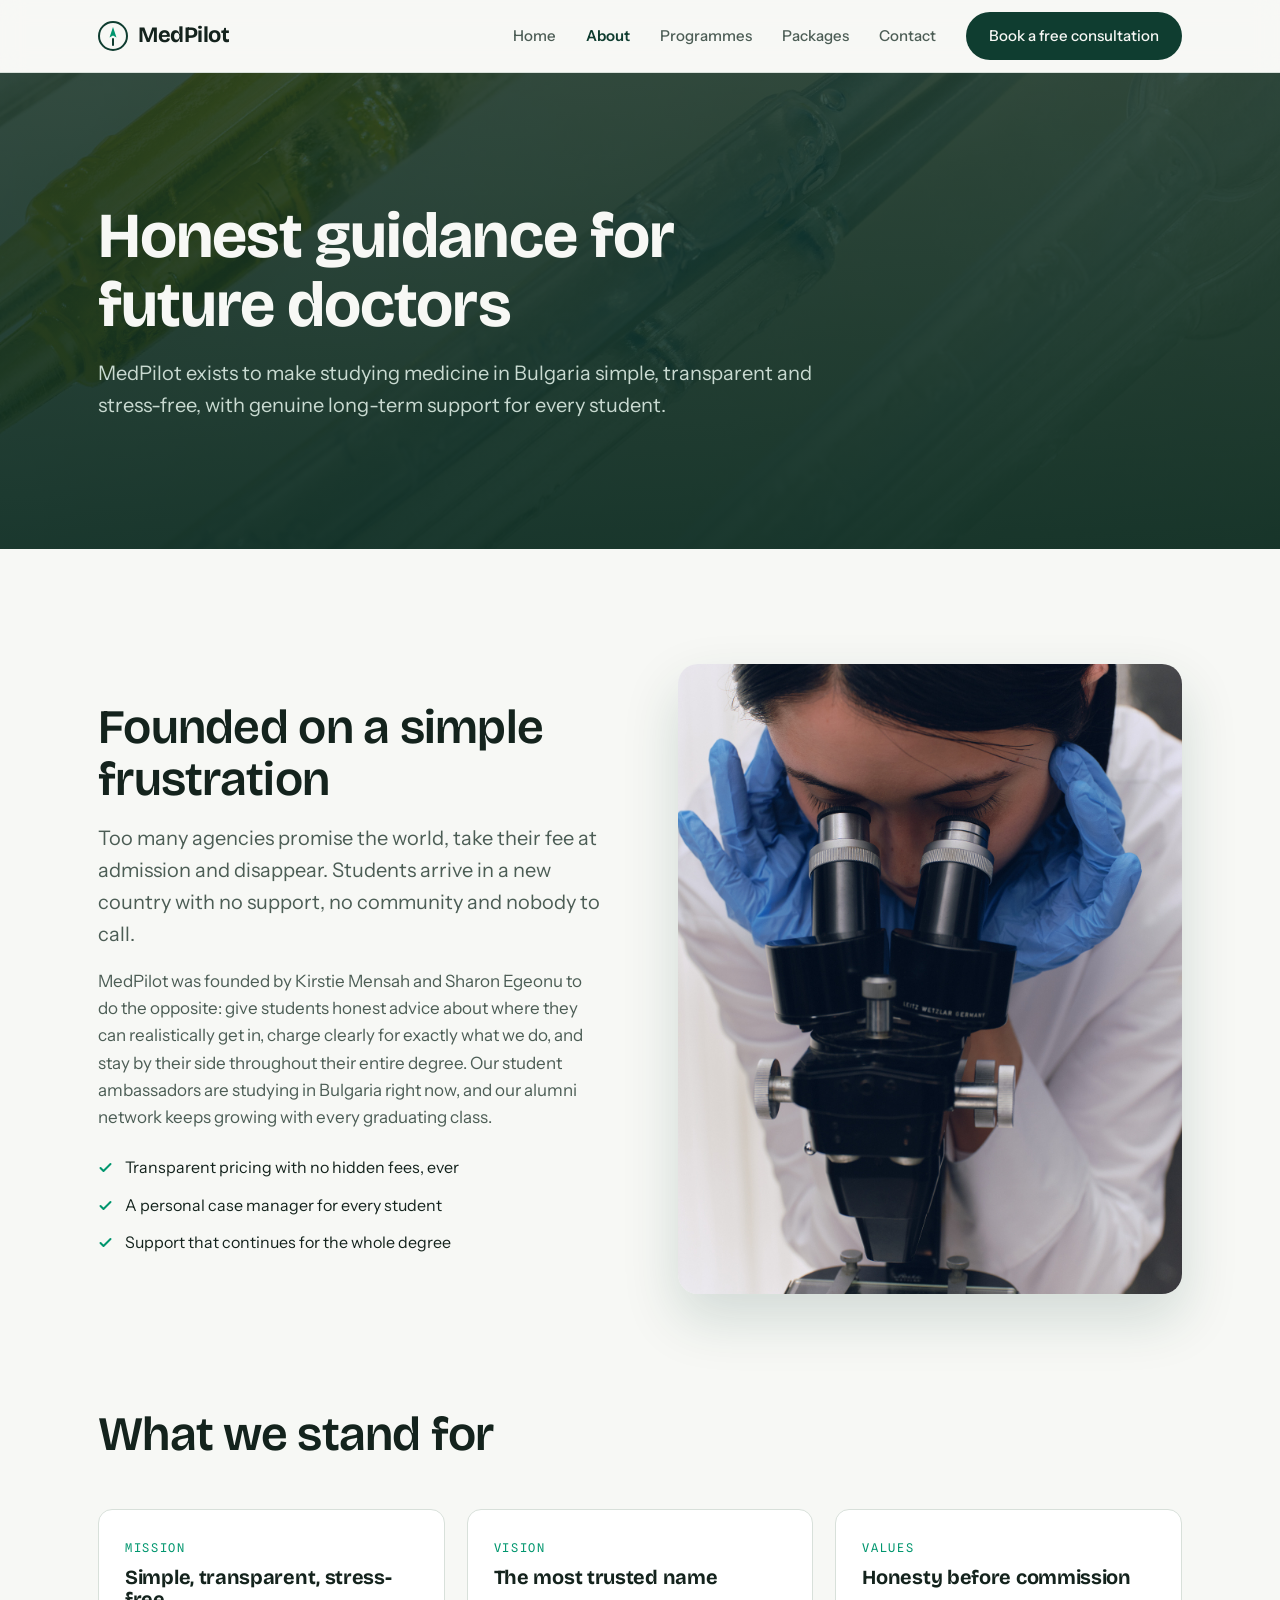
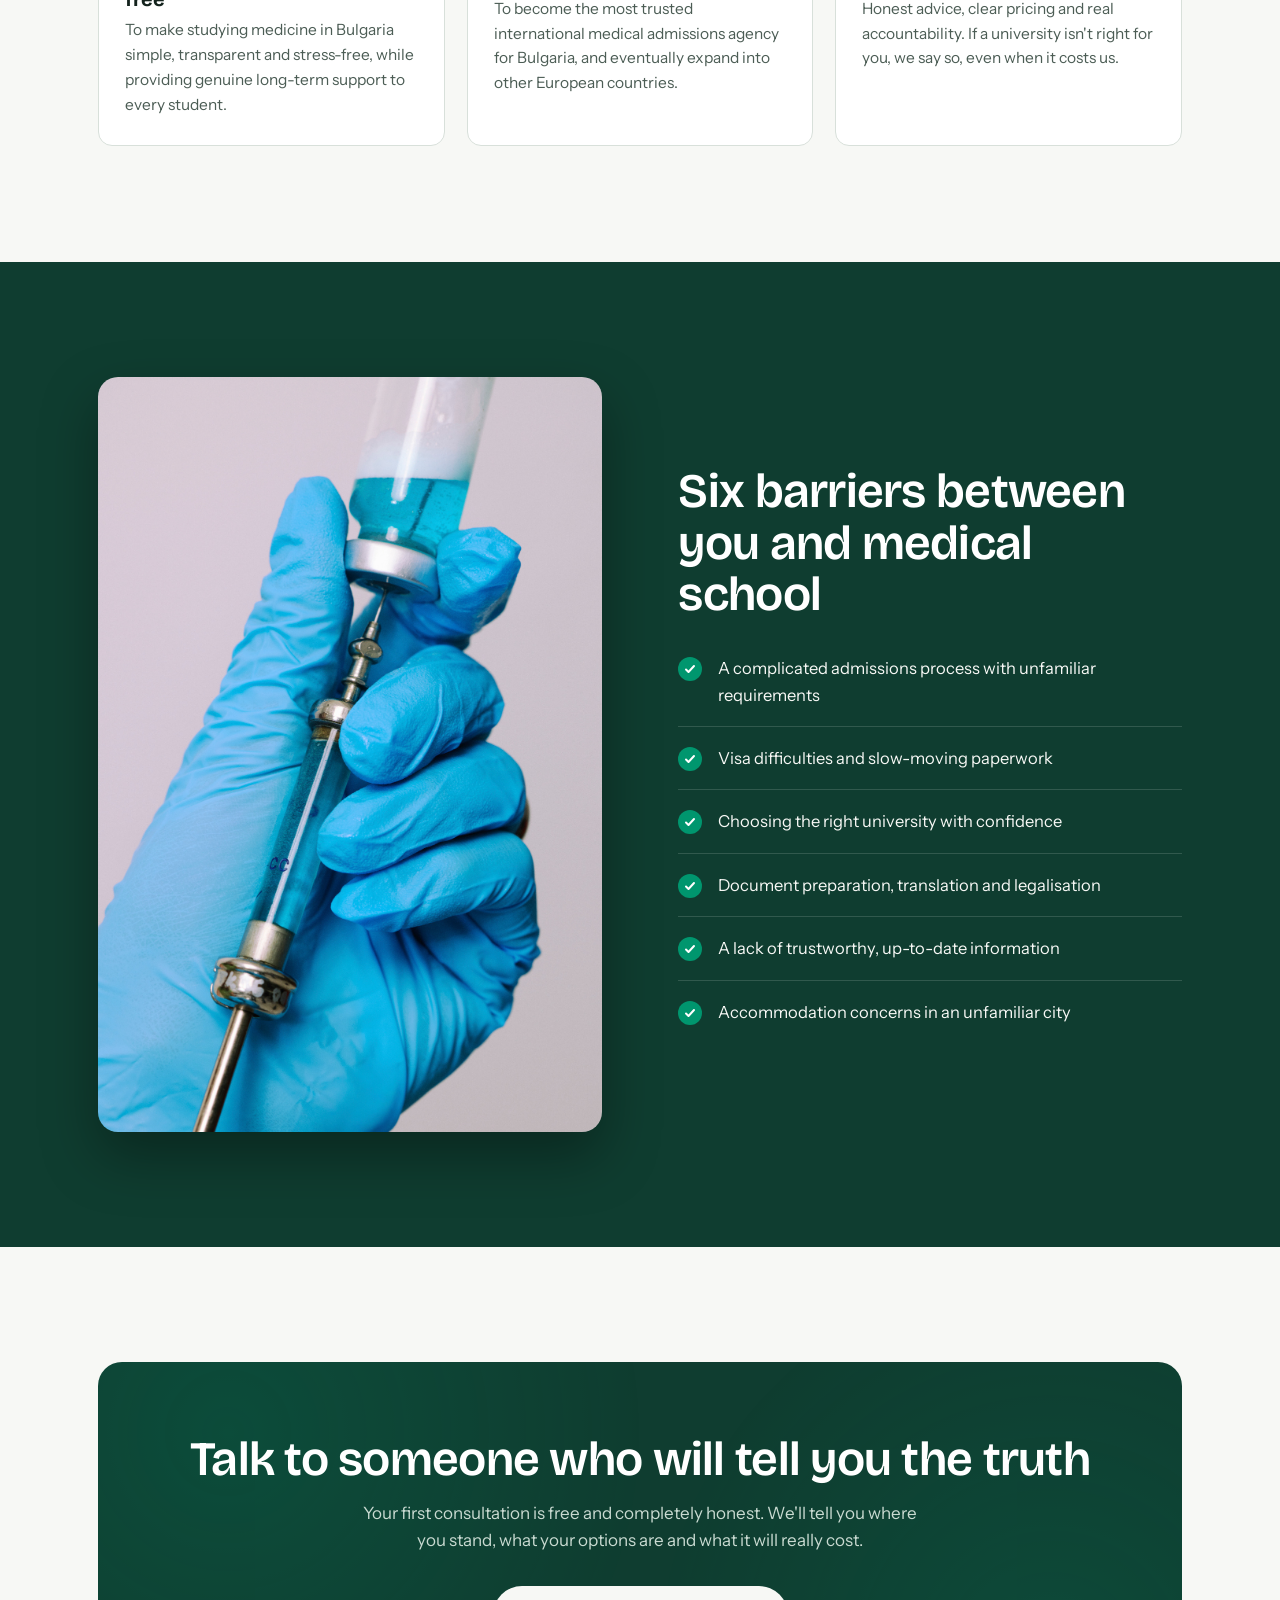
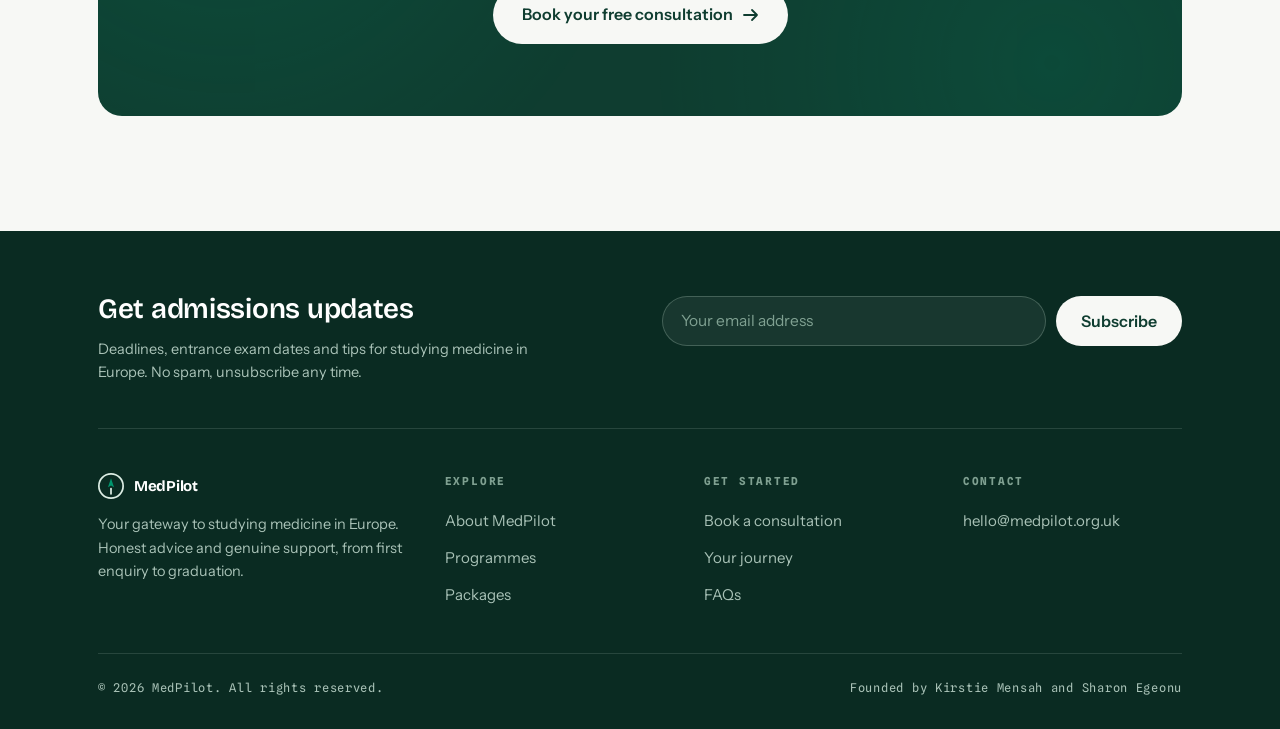
==== commit 136a215d: "Add newsletter signup backed by a Netlify function and Brevo The footer form on every page posts to " ====
--- a/about.html
+++ b/about.html
@@ -198,6 +198,21 @@
 
 <footer>
   <div class="wrap">
+    <div class="news">
+      <div>
+        <h4>Get admissions updates</h4>
+        <p>Deadlines, entrance exam dates and tips for studying medicine in Europe. No spam, unsubscribe any time.</p>
+      </div>
+      <form class="news-form" id="newsForm" novalidate>
+        <div class="news-row">
+          <label for="news-email" class="news-hp">Email address</label>
+          <input id="news-email" type="email" name="email" autocomplete="email" placeholder="Your email address" required>
+          <label class="news-hp" aria-hidden="true">Leave blank <input type="text" name="website" tabindex="-1" autocomplete="off"></label>
+          <button class="btn" type="submit">Subscribe</button>
+        </div>
+        <p class="news-msg" role="status" aria-live="polite"></p>
+      </form>
+    </div>
     <div class="foot-grid">
       <div class="foot-brand">
         <a class="logo" href="index.html">
@@ -251,5 +266,6 @@
 },{threshold:.12});
 document.querySelectorAll('.reveal').forEach(el=>io.observe(el));
 </script>
+<script src="subscribe.js" defer></script>
 </body>
 </html>
--- a/styles.css
+++ b/styles.css
@@ -358,3 +358,19 @@
   content:'Coming soon';font-family:var(--mono);font-size:10px;letter-spacing:.1em;text-transform:uppercase;
   background:var(--mint);color:var(--pine);padding:3px 9px;border-radius:999px;
 }
+
+/* ---------- NEWSLETTER ---------- */
+.news{display:flex;justify-content:space-between;align-items:center;gap:32px;flex-wrap:wrap;padding-bottom:44px;margin-bottom:44px;border-bottom:1px solid rgba(169,194,183,.18)}
+.news h4{font-family:var(--display);font-size:clamp(22px,2.4vw,28px);font-weight:600;color:#fff;letter-spacing:-.01em;margin-bottom:6px}
+.news p{font-size:14.5px;max-width:44ch}
+.news-form{flex:1 1 300px;min-width:0;max-width:520px}
+.news-row{display:flex;gap:10px;flex-wrap:wrap}
+.news-row input{flex:1 1 220px;min-width:0;padding:14px 18px;border-radius:999px;border:1.5px solid rgba(169,194,183,.3);background:rgba(255,255,255,.06);color:#fff;font-family:var(--body);font-size:15.5px}
+.news-row input::placeholder{color:#7FA091}
+.news-row input:focus{outline:none;border-color:var(--bg-green)}
+.news-row .btn{background:var(--porcelain);color:var(--pine);padding:14px 24px}
+.news-row .btn:hover{background:#fff}
+.news-row .btn[disabled]{opacity:.6;cursor:wait}
+.news-hp{position:absolute;left:-9999px;width:1px;height:1px;overflow:hidden}
+.news-msg{font-size:13.5px;margin-top:10px;min-height:1.4em}
+.news-msg.ok{color:#6FD3AE}.news-msg.err{color:#F4A99B}
